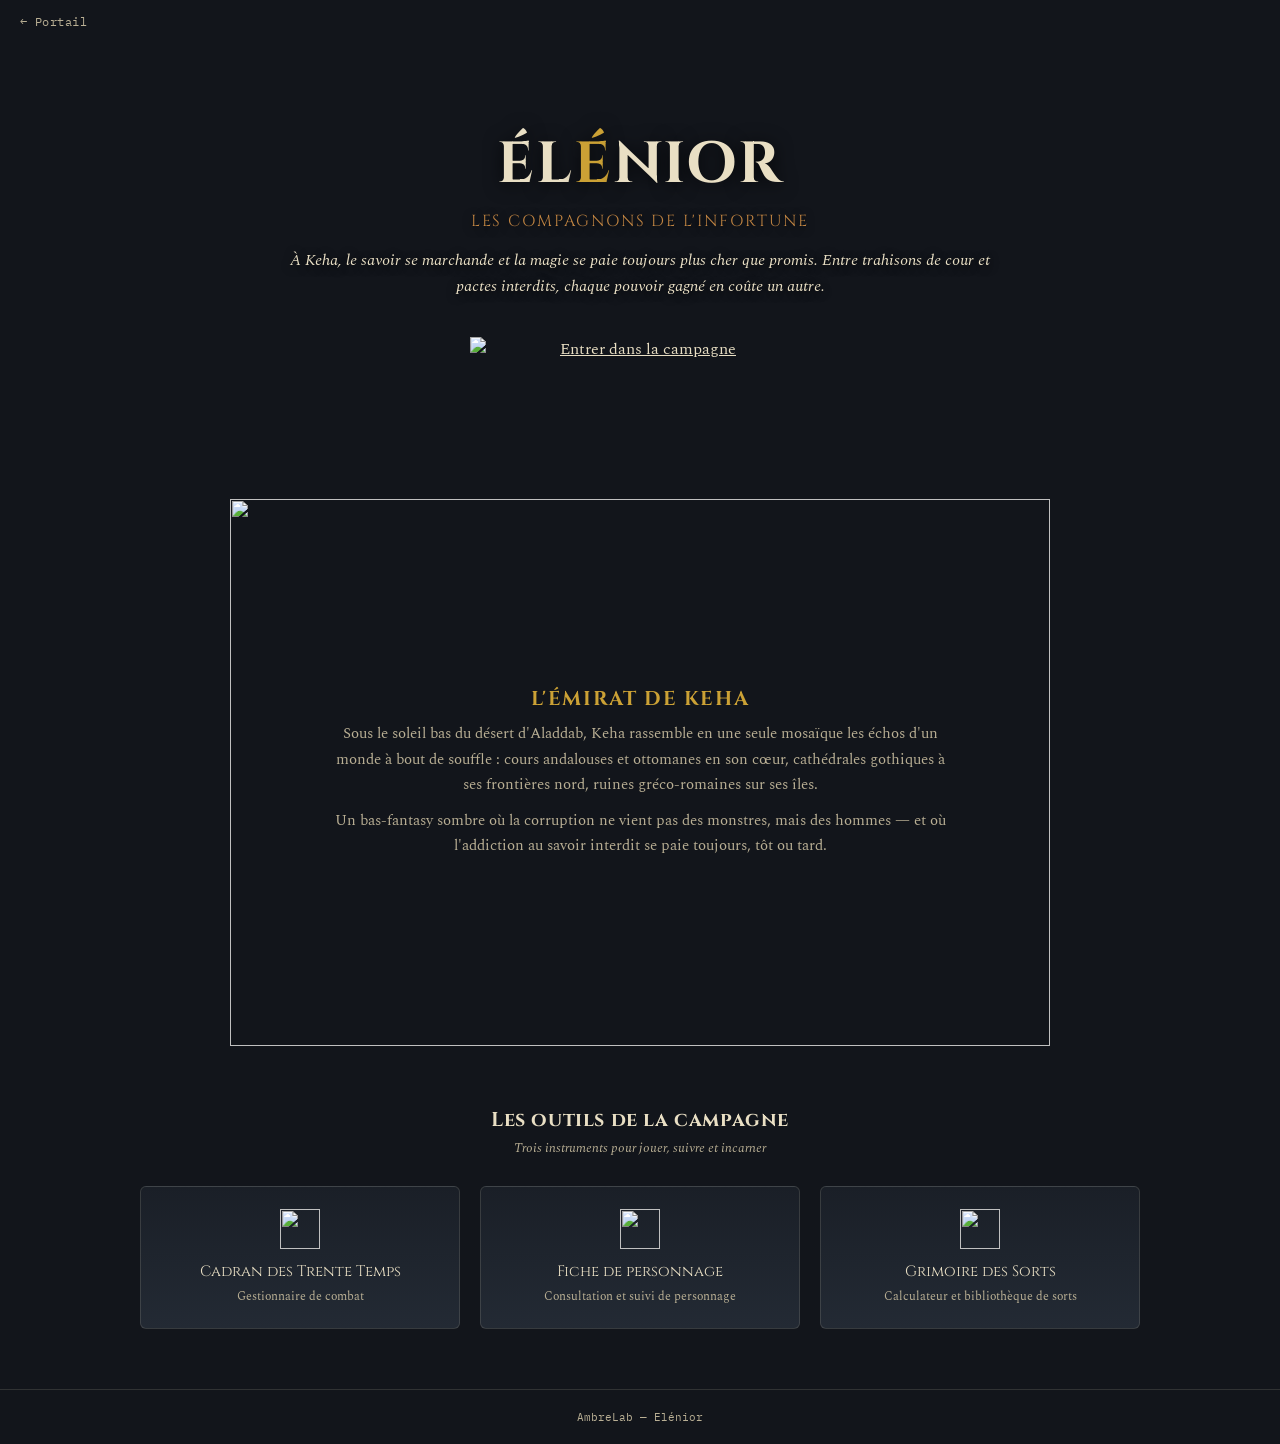
==== pages/elenior/index.html @ 437fe66f "Add files via upload" ====
<!DOCTYPE html>
<html lang="fr">
<head>
<meta charset="UTF-8">
<meta name="viewport" content="width=device-width, initial-scale=1.0">
<title>Elénior — Les Compagnons de l'Infortune</title>
<link rel="stylesheet" href="tokens.css">
<style>
/* =========================================================================
   pages/elenior/index.html — vitrine de campagne
   -------------------------------------------------------------------------
   Rôle : page d'accueil de la campagne Elénior. Point d'entrée thématique
   entre le portail (pages/index.html) et les 3 outils (Cadran, Fiche de
   personnage, Magie). Ne contient aucune logique métier / aucun appel API :
   c'est une page 100% statique, ambiance + distribution de liens.

   Décisions prises (session du 12/08/2026, à ne pas re-débattre sans raison) :
   - Les 3 icônes 48px fournies (actualités / groupe / journal) n'avaient pas
     de correspondance thématique avec les 3 outils. Obe a validé qu'il
     s'agissait d'un simple nommage de fichier, sans importance sémantique :
     elles ont donc été renommées et attribuées comme suit (libre à toi de
     les réattribuer plus tard si un meilleur "matching" te vient) :
       elenior_icon_journal_48.png     -> img/icone-cadran.png      (Cadran)
       elenior_icon_groupe_48.png      -> img/icone-personnage.png  (Fiche)
       elenior_icon_actualites_48.png  -> img/icone-magie.png       (Magie)
   - Le portail (pages/index.html) doit être mis à jour en parallèle
     (option A validée) : les 3 cartes actuelles de la section "Elénior"
     sont remplacées par une carte unique pointant ici. Fichier fourni à
     part dans la même livraison — pas encore poussé sur le repo.
   - hero-keha.jpg et texture-fond.jpg ont été convertis de PNG vers JPEG
     (aucune transparence utilisée dans ces deux images) pour alléger
     nettement le poids de page (~6.7 Mo -> ~3 Mo au total sur les 8 assets).
     bouton-*.png et cadre-ornemental.png restent en PNG car ils exploitent
     une vraie transparence (coins/bords découpés).
   ========================================================================= */

*{box-sizing:border-box;}
html{scroll-behavior:smooth;} /* pour l'ancre #outils visée par le bouton CTA */
html,body{margin:0;padding:0;background:var(--ink);color:var(--parchment);}
body{
  font-family:'Spectral',serif;
  /* Texture tileable + voile sombre par-dessus (cf. brief : "background-image
     répété avec overlay sombre CSS"). background-size réduit la tuile pour un
     grain plus fin qu'à sa taille native (1254px). */
  background-image:
    linear-gradient(rgba(18,21,27,0.90), rgba(18,21,27,0.90)),
    url('img/texture-fond.jpg');
  background-repeat:no-repeat, repeat;
  background-size:cover, 460px 460px;
  min-height:100vh;
}
h1,h2,h3{font-family:'Cinzel',serif; letter-spacing:0.03em; margin:0;}
a{color:inherit;}
.wrap{max-width:1180px;margin:0 auto; padding:0 20px;}

/* ---------- Fil d'Ariane vers le portail ---------- */
.fil-retour{
  display:block; padding:14px 20px; font-family:'IBM Plex Mono',monospace;
  font-size:11.5px; color:var(--parchment-dim); text-decoration:none;
  letter-spacing:0.04em;
}
.fil-retour:hover{color:var(--copper);}

/* ---------- Hero ---------- */
.hero{
  position:relative;
  width:100%;
  aspect-ratio:1600/500; /* dimensions natives de l'asset, garde les proportions à toute largeur */
  background-image:
    linear-gradient(180deg, rgba(18,21,27,0.15) 0%, rgba(18,21,27,0.55) 68%, var(--ink) 100%),
    url('img/hero-keha.jpg');
  background-size:cover;
  background-position:center;
  display:flex;
  align-items:center;
  justify-content:center;
  text-align:center;
}
.hero-contenu{padding:0 20px; max-width:760px;}
.hero-titre{
  font-size:clamp(34px, 6vw, 58px);
  color:var(--parchment);
  text-shadow:0 2px 18px rgba(0,0,0,0.75);
}
.hero-titre span{color:var(--gold);}
.hero-sous-titre{
  font-family:'Cinzel',serif; font-size:clamp(13px, 2vw, 16px);
  letter-spacing:0.12em; text-transform:uppercase; color:var(--copper);
  margin-top:6px; text-shadow:0 2px 10px rgba(0,0,0,0.8);
}
.hero-accroche{
  font-style:italic; color:var(--parchment); font-size:clamp(13.5px, 1.6vw, 16px);
  margin-top:16px; text-shadow:0 2px 10px rgba(0,0,0,0.85); line-height:1.6;
}

/* Bouton "Entrer dans la campagne" : image à 2 états (normal/hover) en
   crossfade CSS. Ancre vers #outils : sur cette page, "entrer dans la
   campagne" = descendre vers les 3 outils, il n'y a rien d'autre derrière. */
.cta-entrer{
  position:relative; display:inline-block; margin-top:22px;
  width:min(340px, 78vw);
}
.cta-entrer img{display:block; width:100%; height:auto;}
.cta-entrer .etat-hover{position:absolute; inset:0; opacity:0; transition:opacity .18s ease;}
.cta-entrer:hover .etat-hover, .cta-entrer:focus-visible .etat-hover{opacity:1;}
.cta-entrer:focus-visible{outline:2px solid var(--gold); outline-offset:5px; border-radius:8px;}

/* ---------- Section ambiance (texte encadré) ---------- */
.section-ambiance{padding:56px 20px 40px;}
.cadre-ambiance{
  position:relative;
  max-width:820px;
  margin:0 auto;
  aspect-ratio:1536/1024; /* proportions natives du cadre ornemental */
}
.cadre-ambiance img.cadre-deco{
  position:absolute; inset:0; width:100%; height:100%;
  pointer-events:none; user-select:none;
}
.cadre-ambiance .cadre-texte{
  position:relative; height:100%;
  /* Padding calé sur la zone transparente réelle du PNG (mesurée : ~16.6-
     17.8% vertical, ~10.2-10.3% horizontal), avec une marge de sécurité
     supplémentaire pour ne jamais chevaucher les motifs dorés. */
  padding:19% 12%;
  display:flex; flex-direction:column; justify-content:center;
  text-align:center;
}
.cadre-texte h2{
  font-size:clamp(16px,2.4vw,20px); color:var(--gold); margin-bottom:10px;
  text-transform:uppercase; letter-spacing:0.08em;
}
.cadre-texte p{
  font-size:clamp(12.5px,1.5vw,14.5px); line-height:1.75; color:var(--parchment-dim);
  margin:0;
}
.cadre-texte p + p{margin-top:10px;}

/* ---------- Section outils ---------- */
.section-outils{padding:20px 20px 60px;}
.section-outils h2{
  text-align:center; font-size:20px; color:var(--parchment);
  margin-bottom:6px;
}
.section-outils .sous-titre{
  text-align:center; font-style:italic; font-size:12.5px;
  color:var(--parchment-dim); margin-bottom:28px;
}

.grille-outils{
  display:grid; grid-template-columns:repeat(3, 1fr); gap:20px;
  max-width:1000px; margin:0 auto;
}
@media (max-width:820px){ .grille-outils{grid-template-columns:1fr;} }

.carte-outil{
  display:block; text-decoration:none; color:var(--parchment);
  background:linear-gradient(180deg, var(--ink-2), var(--ink-3));
  border:1px solid var(--line); border-radius:6px;
  padding:22px 20px; text-align:center;
  transition:border-color .15s ease, transform .15s ease;
}
.carte-outil:hover{border-color:var(--copper); transform:translateY(-3px);}
.carte-outil:focus-visible{outline:2px solid var(--gold); outline-offset:2px;}
.carte-outil img{width:40px; height:40px; margin-bottom:12px;}
.carte-outil .nom-outil{
  font-family:'Cinzel',serif; font-size:15px; color:var(--parchment);
  margin-bottom:6px;
}
.carte-outil .desc-outil{
  font-size:12px; color:var(--parchment-dim); line-height:1.5;
}

/* ---------- Pied de page ---------- */
footer{
  text-align:center; padding:20px; color:var(--parchment-dim);
  font-size:11px; font-family:'IBM Plex Mono',monospace;
  border-top:1px solid var(--line);
}
</style>
</head>
<body>

  <a class="fil-retour" href="../index.html">&larr; Portail</a>

  <!-- ============ HERO ============ -->
  <section class="hero">
    <div class="hero-contenu">
      <h1 class="hero-titre">ÉL<span>É</span>NIOR</h1>
      <div class="hero-sous-titre">Les Compagnons de l'Infortune</div>
      <p class="hero-accroche">
        À Keha, le savoir se marchande et la magie se paie toujours plus
        cher que promis. Entre trahisons de cour et pactes interdits,
        chaque pouvoir gagné en coûte un autre.
      </p>
      <a class="cta-entrer" href="#outils" aria-label="Entrer dans la campagne">
        <img class="etat-normal" src="img/bouton-entrer-normal.png" alt="Entrer dans la campagne">
        <img class="etat-hover" src="img/bouton-entrer-hover.png" alt="" aria-hidden="true">
      </a>
    </div>
  </section>

  <!-- ============ AMBIANCE ============ -->
  <section class="section-ambiance">
    <div class="cadre-ambiance">
      <img class="cadre-deco" src="img/cadre-ornemental.png" alt="" aria-hidden="true">
      <div class="cadre-texte">
        <h2>L'Émirat de Keha</h2>
        <p>
          Sous le soleil bas du désert d'Aladdab, Keha rassemble en une
          seule mosaïque les échos d'un monde à bout de souffle : cours
          andalouses et ottomanes en son cœur, cathédrales gothiques à ses
          frontières nord, ruines gréco-romaines sur ses îles.
        </p>
        <p>
          Un bas-fantasy sombre où la corruption ne vient pas des monstres,
          mais des hommes — et où l'addiction au savoir interdit se paie
          toujours, tôt ou tard.
        </p>
      </div>
    </div>
  </section>

  <!-- ============ OUTILS ============ -->
  <section class="section-outils" id="outils">
    <div class="wrap">
      <h2>Les outils de la campagne</h2>
      <div class="sous-titre">Trois instruments pour jouer, suivre et incarner</div>

      <div class="grille-outils">

        <a class="carte-outil" href="cadran/">
          <img src="img/icone-cadran.png" alt="">
          <div class="nom-outil">Cadran des Trente Temps</div>
          <div class="desc-outil">Gestionnaire de combat</div>
        </a>

        <a class="carte-outil" href="personnage/">
          <img src="img/icone-personnage.png" alt="">
          <div class="nom-outil">Fiche de personnage</div>
          <div class="desc-outil">Consultation et suivi de personnage</div>
        </a>

        <a class="carte-outil" href="magie/magie-index.html">
          <img src="img/icone-magie.png" alt="">
          <div class="nom-outil">Grimoire des Sorts</div>
          <div class="desc-outil">Calculateur et bibliothèque de sorts</div>
        </a>

      </div>
    </div>
  </section>

  <footer>AmbreLab — Elénior</footer>

</body>
</html>
---- pages/elenior/tokens.css ----
/* =========================================================================
   pages/elenior/tokens.css
   Variables partagées par les apps de l'univers Elénior (Cadran, feuille de
   personnage, futures apps de cette campagne). Thème "grimoire alchimique".
   Ne PAS remonter ce fichier dans pages/shared/ : ces couleurs sont propres
   à Elénior, pas à la plateforme AmbreLab en général (cf. décision du
   27/07/2026 — d'autres univers auront leur propre tokens.css).
   ========================================================================= */

@import url('https://fonts.googleapis.com/css2?family=Cinzel:wght@500;700&family=Spectral:ital,wght@0,400;0,500;0,600;1,400&family=IBM+Plex+Mono:wght@400;500&display=swap');

:root{
  --ink:#12151B;
  --ink-2:#1A1F27;
  --ink-3:#232A34;
  --parchment:#E9DFC4;
  --parchment-dim:#B9AF94;
  --copper:#C08442;
  --copper-dim:#8A5F30;
  --verdigris:#5F9484;
  --blood:#A8404B;
  --gold:#CBA135;
  --line: rgba(233,223,196,0.14);
  /* résultats de jets : sémantique dédiée, distincte des couleurs d'ambiance */
  --res-miss:#8B8672;
  --res-pending:#E8B84B;
  --res-success:#5FCB94;
  --res-impact:#FF4D4D;
}
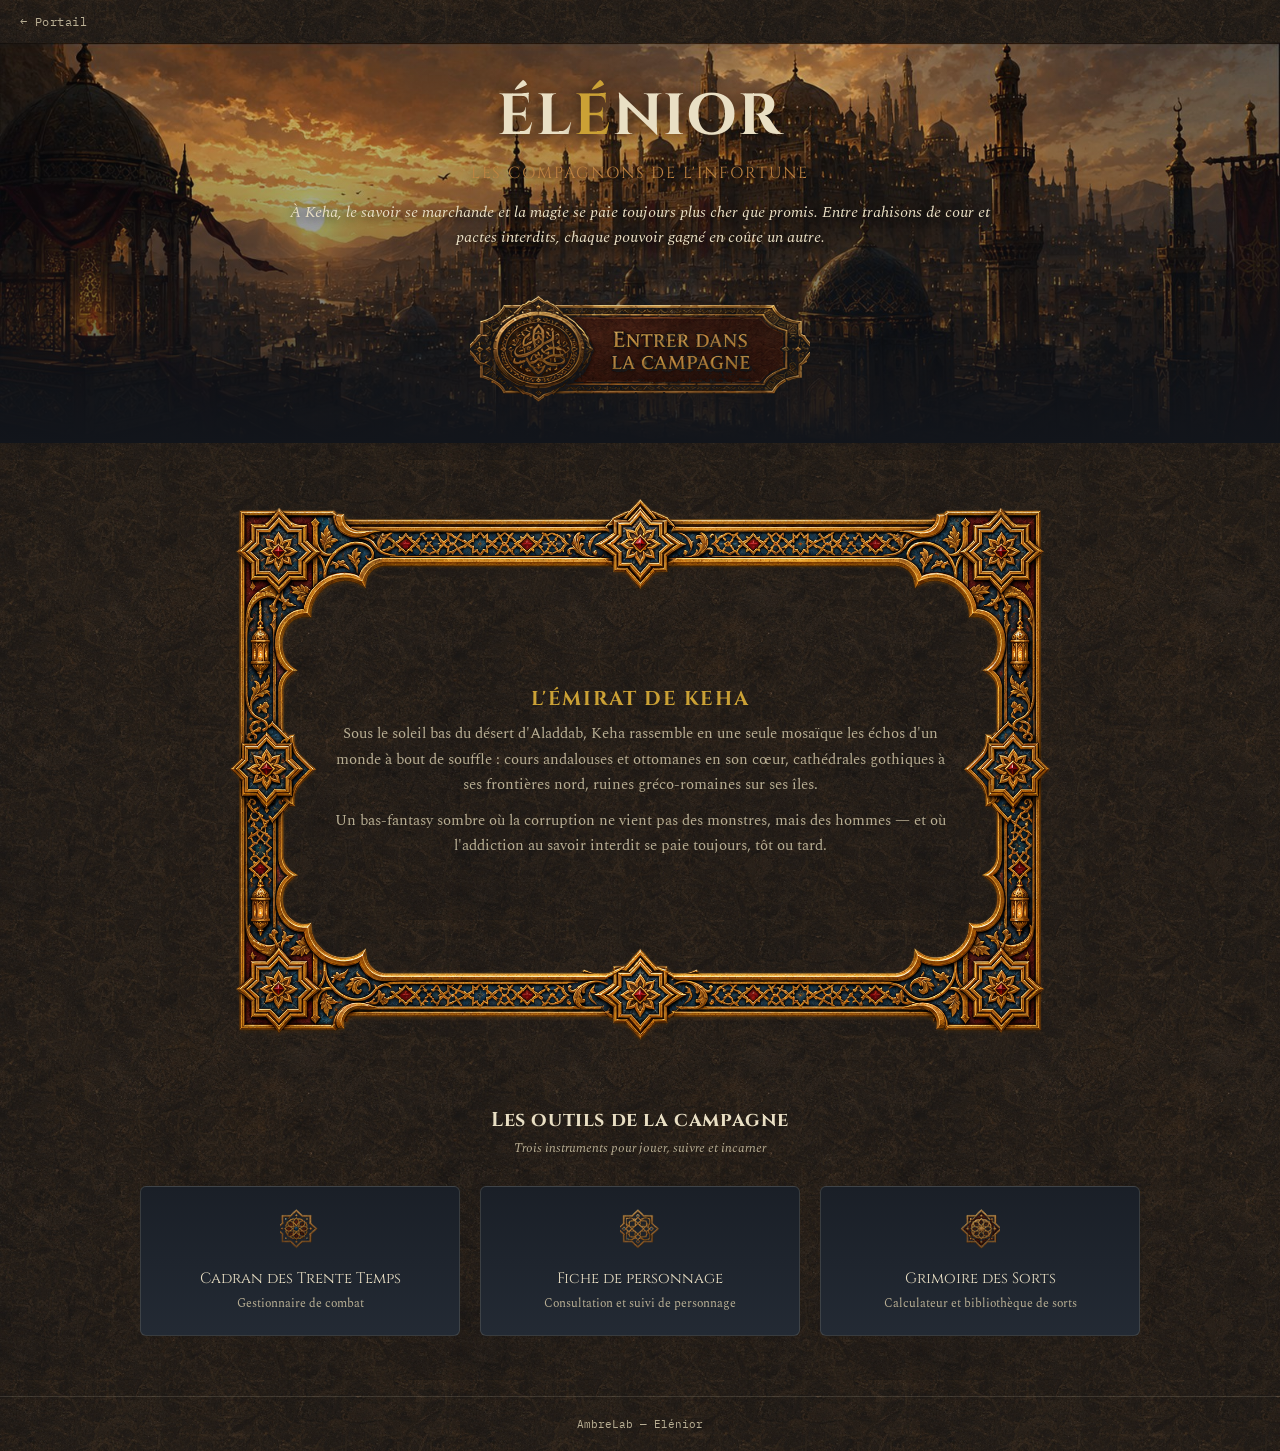
==== commit 97469e74: "Update index.html" ====
--- a/pages/elenior/index.html
+++ b/pages/elenior/index.html
@@ -43,7 +43,7 @@
      répété avec overlay sombre CSS"). background-size réduit la tuile pour un
      grain plus fin qu'à sa taille native (1254px). */
   background-image:
-    linear-gradient(rgba(18,21,27,0.90), rgba(18,21,27,0.90)),
+    linear-gradient(rgba(18,21,27,0.55), rgba(18,21,27,0.55)), /* voile ajusté 0.90 -> 0.55 le 12/08/2026 : 0.90 rendait la texture quasi invisible */
     url('img/texture-fond.jpg');
   background-repeat:no-repeat, repeat;
   background-size:cover, 460px 460px;
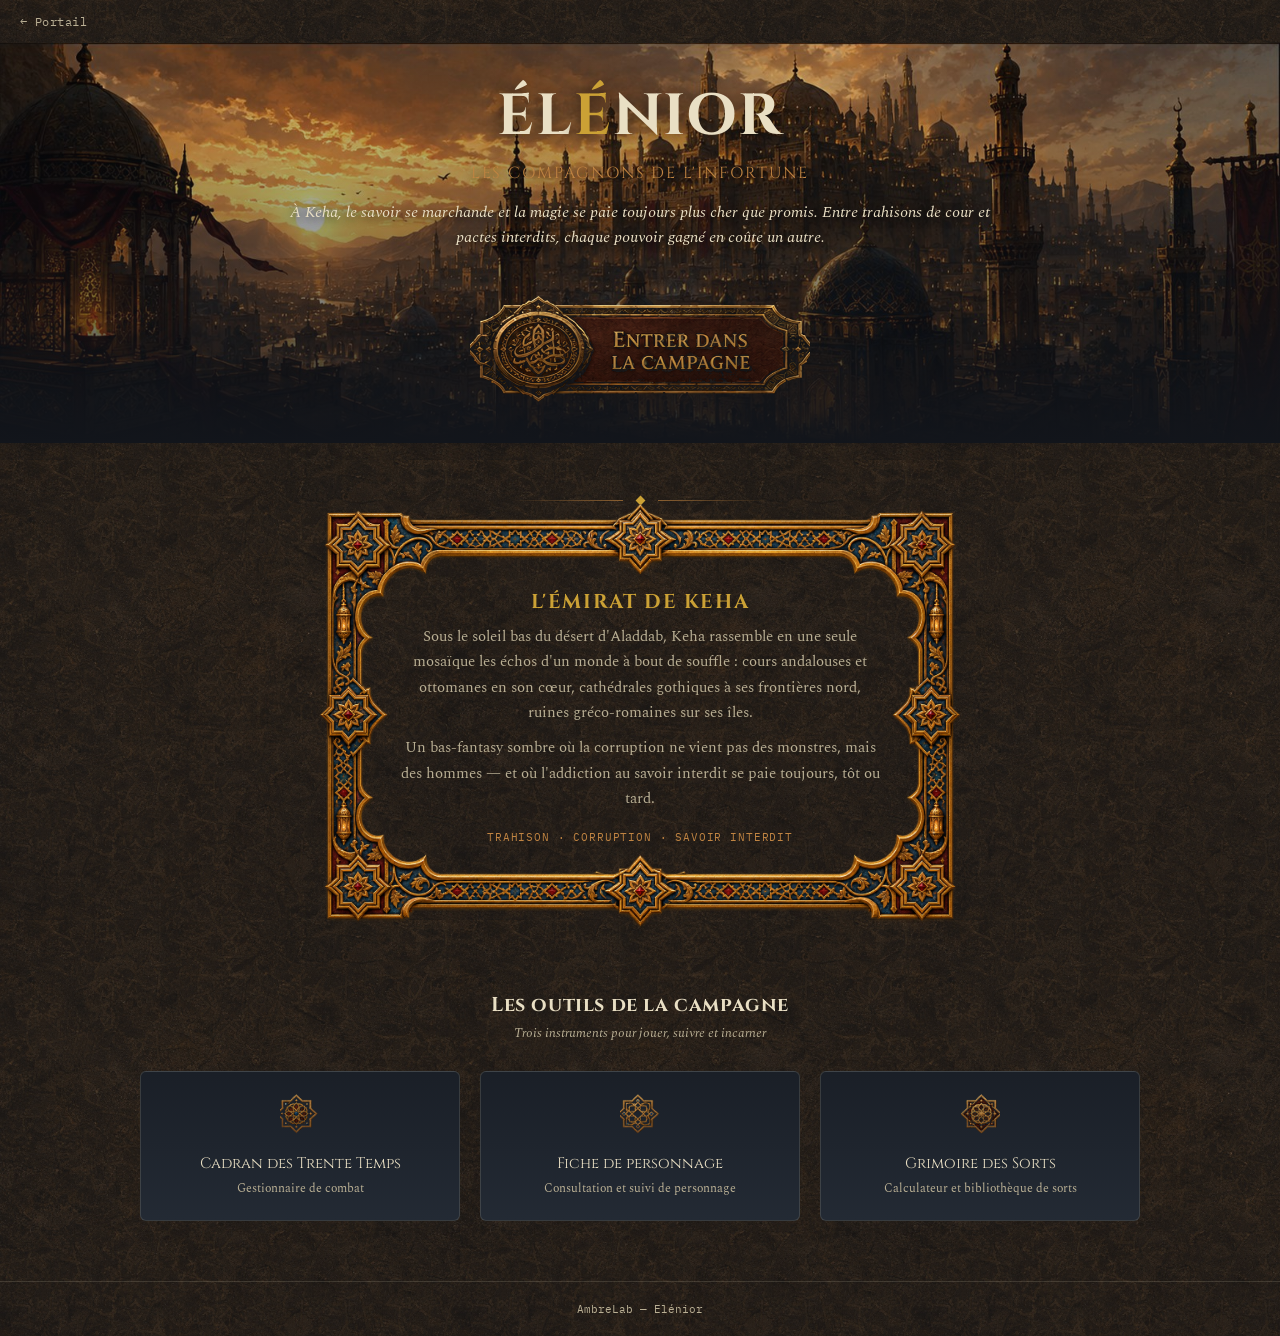
==== commit db7afc1e: "Enhance ambiance section with new styles Added CSS styles for ambiance section and separator." ====
--- a/pages/elenior/index.html
+++ b/pages/elenior/index.html
@@ -105,11 +105,30 @@
 .cta-entrer:hover .etat-hover, .cta-entrer:focus-visible .etat-hover{opacity:1;}
 .cta-entrer:focus-visible{outline:2px solid var(--gold); outline-offset:5px; border-radius:8px;}
 
+/* ---------- Séparateur hero -> ambiance ----------
+   Flourish en CSS pur (pas d'asset dédié) : comble la bande vide/sombre
+   entre le bas du hero et le cadre ornemental, sans nouvelle image. */
+.separateur{
+  display:flex; align-items:center; justify-content:center; gap:14px;
+  max-width:260px; margin:0 auto; padding-top:34px;
+}
+.separateur::before, .separateur::after{
+  content:''; flex:1; height:1px;
+  background:linear-gradient(90deg, transparent, var(--copper-dim));
+}
+.separateur::after{background:linear-gradient(90deg, var(--copper-dim), transparent);}
+.separateur-losange{
+  width:7px; height:7px; background:var(--gold);
+  transform:rotate(45deg); flex-shrink:0;
+}
+
 /* ---------- Section ambiance (texte encadré) ---------- */
-.section-ambiance{padding:56px 20px 40px;}
+.section-ambiance{padding:20px 20px 40px;}
 .cadre-ambiance{
   position:relative;
-  max-width:820px;
+  max-width:640px; /* réduit de 820px : moins de vide autour du texte, le
+     ratio 1536/1024 du PNG reste inchangé donc les proportions du cadre
+     ne bougent pas, seule sa taille à l'écran diminue */
   margin:0 auto;
   aspect-ratio:1536/1024; /* proportions natives du cadre ornemental */
 }
@@ -135,6 +154,10 @@
   margin:0;
 }
 .cadre-texte p + p{margin-top:10px;}
+.cadre-texte .mots-cles{
+  margin-top:16px; font-family:'IBM Plex Mono',monospace; font-size:10.5px;
+  letter-spacing:0.08em; text-transform:uppercase; color:var(--copper);
+}
 
 /* ---------- Section outils ---------- */
 .section-outils{padding:20px 20px 60px;}
@@ -202,6 +225,7 @@
 
   <!-- ============ AMBIANCE ============ -->
   <section class="section-ambiance">
+    <div class="separateur" aria-hidden="true"><span class="separateur-losange"></span></div>
     <div class="cadre-ambiance">
       <img class="cadre-deco" src="img/cadre-ornemental.png" alt="" aria-hidden="true">
       <div class="cadre-texte">
@@ -217,6 +241,7 @@
           mais des hommes — et où l'addiction au savoir interdit se paie
           toujours, tôt ou tard.
         </p>
+        <p class="mots-cles">Trahison · Corruption · Savoir interdit</p>
       </div>
     </div>
   </section>
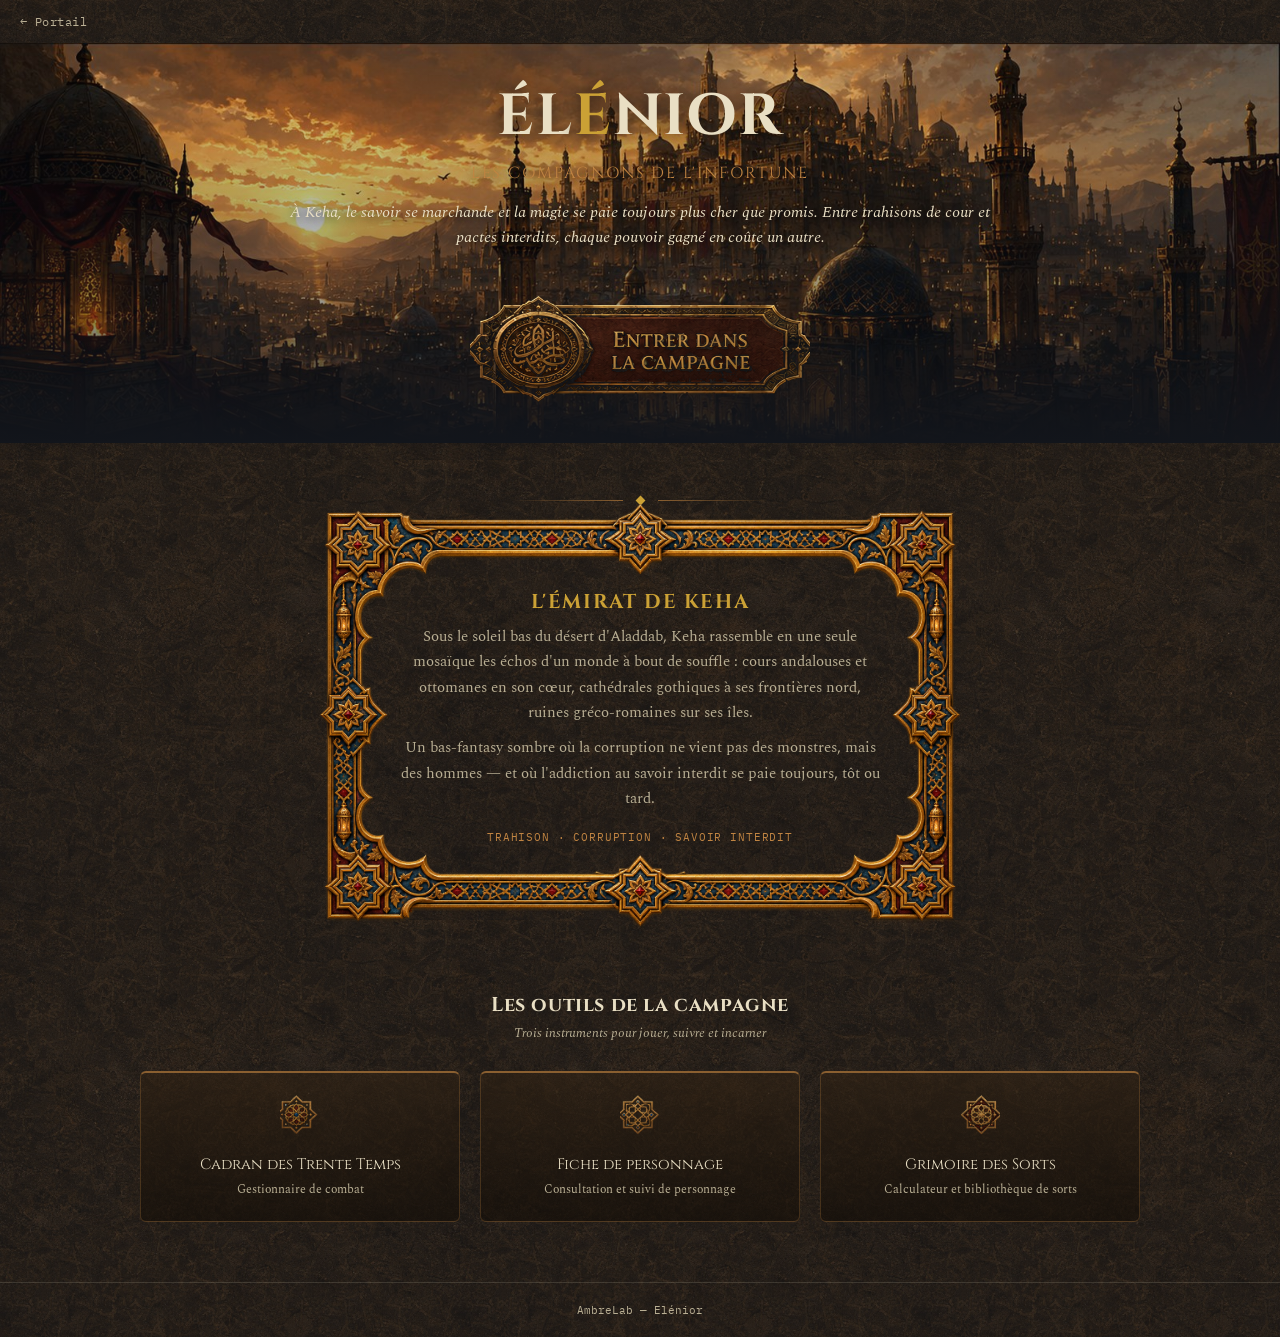
==== commit 0ebff035: "Refine styles for index.html with new gradients Updated background gradients and card styles for imp" ====
--- a/pages/elenior/index.html
+++ b/pages/elenior/index.html
@@ -67,7 +67,7 @@
   width:100%;
   aspect-ratio:1600/500; /* dimensions natives de l'asset, garde les proportions à toute largeur */
   background-image:
-    linear-gradient(180deg, rgba(18,21,27,0.15) 0%, rgba(18,21,27,0.55) 68%, var(--ink) 100%),
+    linear-gradient(180deg, rgba(18,21,27,0.12) 0%, rgba(18,21,27,0.44) 68%, var(--ink) 100%), /* voile allégé ~20% le 12/08/2026 (0.15->0.12, 0.55->0.44) */
     url('img/hero-keha.jpg');
   background-size:cover;
   background-position:center;
@@ -178,12 +178,20 @@
 
 .carte-outil{
   display:block; text-decoration:none; color:var(--parchment);
-  background:linear-gradient(180deg, var(--ink-2), var(--ink-3));
-  border:1px solid var(--line); border-radius:6px;
+  /* Fond réchauffé (brun translucide) plutôt que ink-2/ink-3 : ces tokens
+     sont gris-bleu et détonnent sur le fond texturé chaud de cette page,
+     même s'ils marchent bien sur les autres outils (fond neutre là-bas). */
+  background:linear-gradient(180deg, rgba(50,35,20,0.55), rgba(20,14,8,0.65));
+  border:1px solid rgba(192,132,66,0.25); border-radius:6px;
+  border-top:2px solid var(--copper-dim); /* filet cuivré, clin d'œil discret au cadre ornemental */
   padding:22px 20px; text-align:center;
-  transition:border-color .15s ease, transform .15s ease;
-}
-.carte-outil:hover{border-color:var(--copper); transform:translateY(-3px);}
+  transition:border-color .15s ease, transform .15s ease, background .15s ease;
+}
+.carte-outil:hover{
+  border-color:var(--copper);
+  background:linear-gradient(180deg, rgba(70,48,26,0.62), rgba(28,19,10,0.7));
+  transform:translateY(-3px);
+}
 .carte-outil:focus-visible{outline:2px solid var(--gold); outline-offset:2px;}
 .carte-outil img{width:40px; height:40px; margin-bottom:12px;}
 .carte-outil .nom-outil{
